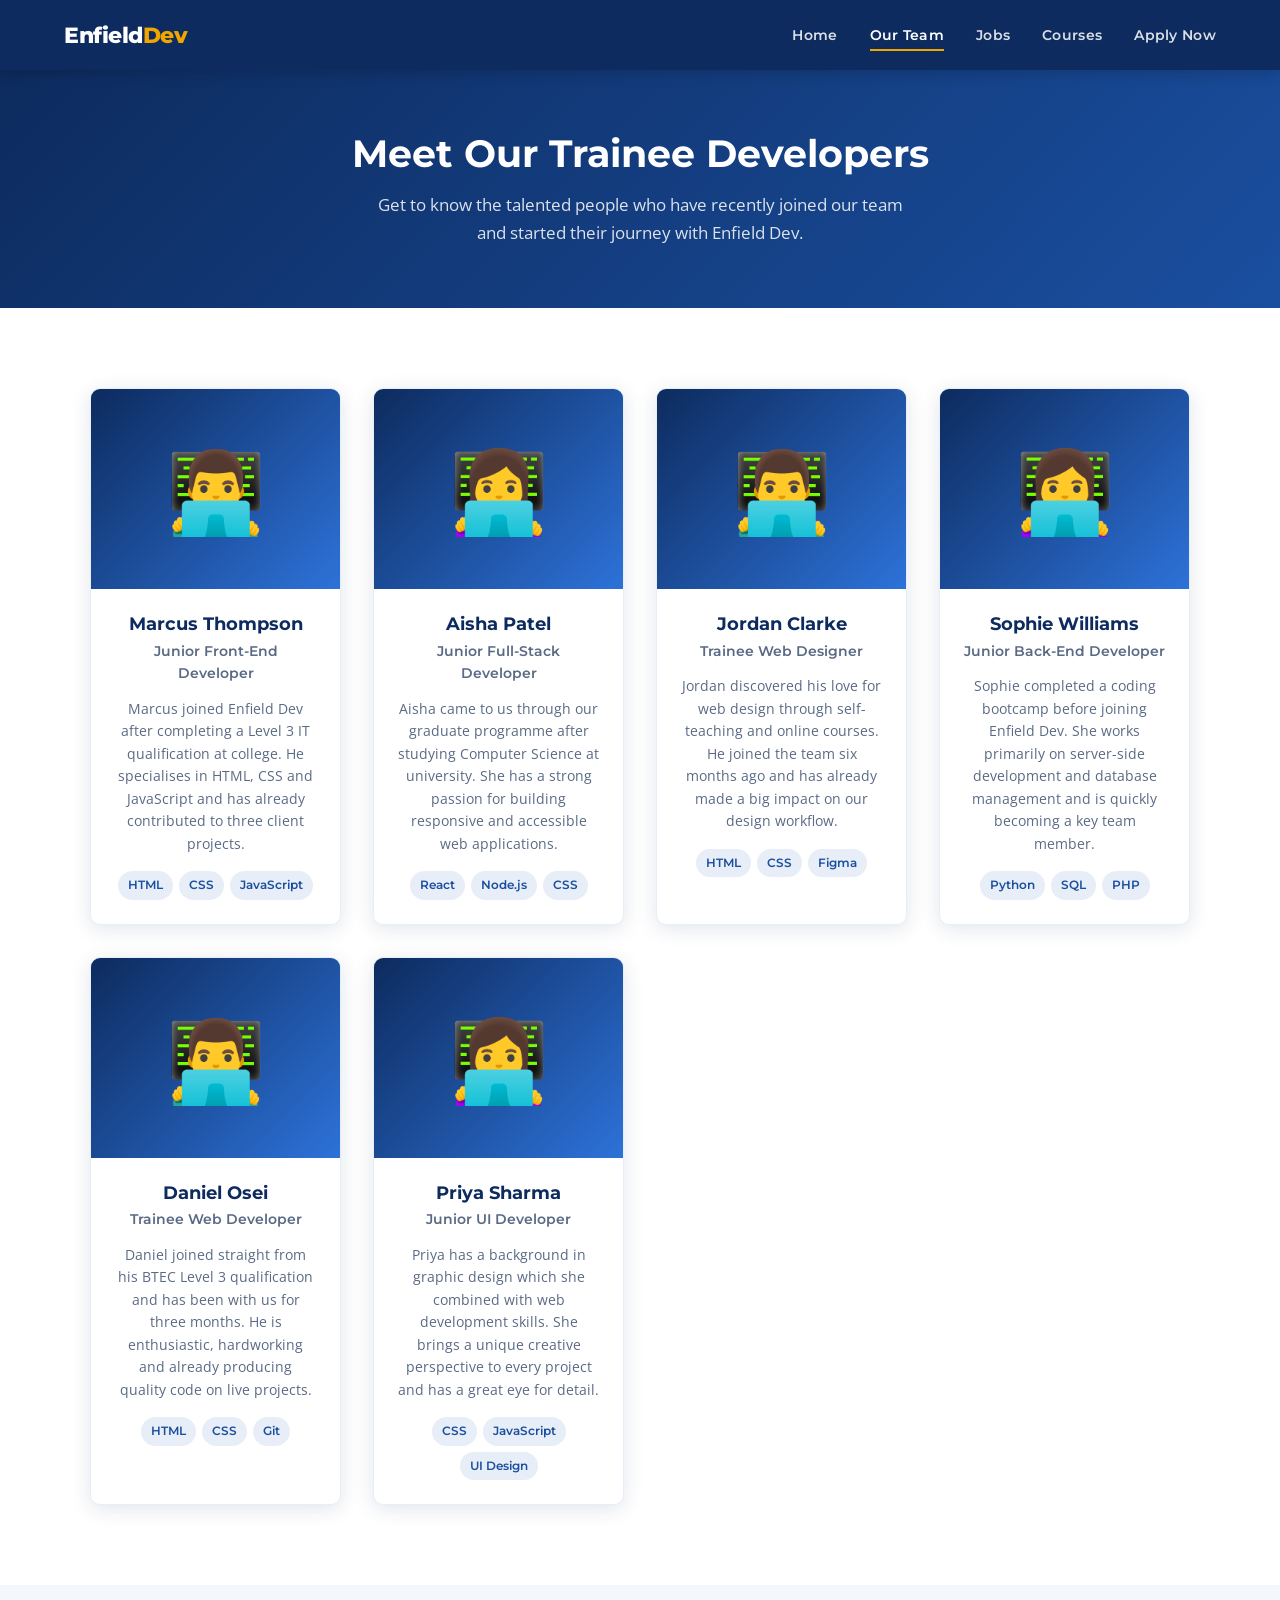
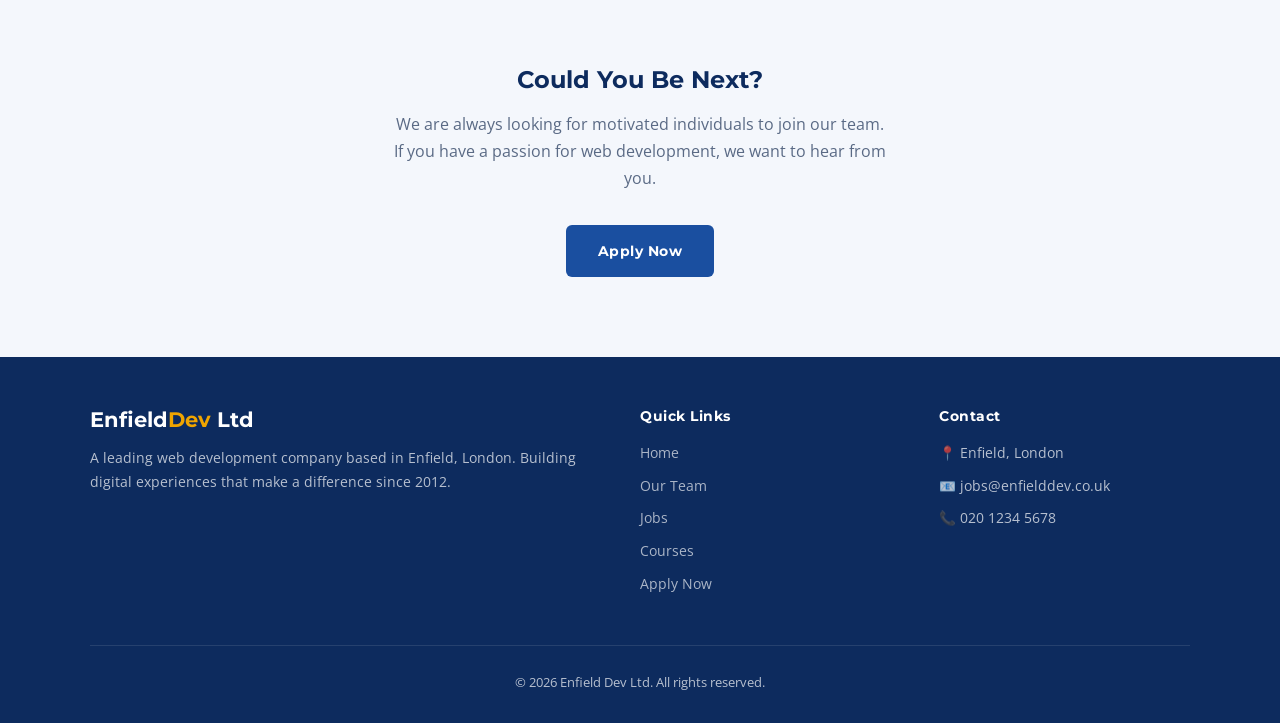
==== profiles.html @ 31c44c5f "Add files via upload" ====
<!DOCTYPE html>
<html lang="en">
<head>
  <meta charset="UTF-8">
  <meta name="viewport" content="width=device-width, initial-scale=1.0">
  <title>Our Team – Enfield Dev Ltd</title>
  <link rel="stylesheet" href="style.css">
</head>
<body>

  <nav>
    <div class="nav-logo">Enfield<span>Dev</span></div>
    <ul class="nav-links">
      <li><a href="index.html">Home</a></li>
      <li><a href="profiles.html" class="active">Our Team</a></li>
      <li><a href="jobs.html">Jobs</a></li>
      <li><a href="courses.html">Courses</a></li>
      <li><a href="apply.html">Apply Now</a></li>
    </ul>
  </nav>

  <div class="page-header">
    <h1>Meet Our Trainee Developers</h1>
    <p>Get to know the talented people who have recently joined our team and started their journey with Enfield Dev.</p>
  </div>

  <section class="section">
    <div class="profile-grid">

      <div class="profile-card">
        <div class="profile-avatar">👨‍💻</div>
        <div class="profile-info">
          <h3>Marcus Thompson</h3>
          <p class="profile-role">Junior Front-End Developer</p>
          <p>Marcus joined Enfield Dev after completing a Level 3 IT qualification at college. He specialises in HTML, CSS and JavaScript and has already contributed to three client projects.</p>
          <div class="profile-tags">
            <span class="tag">HTML</span>
            <span class="tag">CSS</span>
            <span class="tag">JavaScript</span>
          </div>
        </div>
      </div>

      <div class="profile-card">
        <div class="profile-avatar">👩‍💻</div>
        <div class="profile-info">
          <h3>Aisha Patel</h3>
          <p class="profile-role">Junior Full-Stack Developer</p>
          <p>Aisha came to us through our graduate programme after studying Computer Science at university. She has a strong passion for building responsive and accessible web applications.</p>
          <div class="profile-tags">
            <span class="tag">React</span>
            <span class="tag">Node.js</span>
            <span class="tag">CSS</span>
          </div>
        </div>
      </div>

      <div class="profile-card">
        <div class="profile-avatar">👨‍💻</div>
        <div class="profile-info">
          <h3>Jordan Clarke</h3>
          <p class="profile-role">Trainee Web Designer</p>
          <p>Jordan discovered his love for web design through self-teaching and online courses. He joined the team six months ago and has already made a big impact on our design workflow.</p>
          <div class="profile-tags">
            <span class="tag">HTML</span>
            <span class="tag">CSS</span>
            <span class="tag">Figma</span>
          </div>
        </div>
      </div>

      <div class="profile-card">
        <div class="profile-avatar">👩‍💻</div>
        <div class="profile-info">
          <h3>Sophie Williams</h3>
          <p class="profile-role">Junior Back-End Developer</p>
          <p>Sophie completed a coding bootcamp before joining Enfield Dev. She works primarily on server-side development and database management and is quickly becoming a key team member.</p>
          <div class="profile-tags">
            <span class="tag">Python</span>
            <span class="tag">SQL</span>
            <span class="tag">PHP</span>
          </div>
        </div>
      </div>

      <div class="profile-card">
        <div class="profile-avatar">👨‍💻</div>
        <div class="profile-info">
          <h3>Daniel Osei</h3>
          <p class="profile-role">Trainee Web Developer</p>
          <p>Daniel joined straight from his BTEC Level 3 qualification and has been with us for three months. He is enthusiastic, hardworking and already producing quality code on live projects.</p>
          <div class="profile-tags">
            <span class="tag">HTML</span>
            <span class="tag">CSS</span>
            <span class="tag">Git</span>
          </div>
        </div>
      </div>

      <div class="profile-card">
        <div class="profile-avatar">👩‍💻</div>
        <div class="profile-info">
          <h3>Priya Sharma</h3>
          <p class="profile-role">Junior UI Developer</p>
          <p>Priya has a background in graphic design which she combined with web development skills. She brings a unique creative perspective to every project and has a great eye for detail.</p>
          <div class="profile-tags">
            <span class="tag">CSS</span>
            <span class="tag">JavaScript</span>
            <span class="tag">UI Design</span>
          </div>
        </div>
      </div>

    </div>
  </section>

  <!-- Join CTA -->
  <section class="section section-alt" style="text-align: center;">
    <h2 style="color: var(--navy); margin-bottom: 1rem;">Could You Be Next?</h2>
    <p style="color: var(--text-grey); max-width: 500px; margin: 0 auto 2rem;">We are always looking for motivated individuals to join our team. If you have a passion for web development, we want to hear from you.</p>
    <a href="apply.html" class="btn btn-blue">Apply Now</a>
  </section>

  <footer>
    <div class="footer-grid">
      <div class="footer-brand">
        <h3>Enfield<span>Dev</span> Ltd</h3>
        <p>A leading web development company based in Enfield, London. Building digital experiences that make a difference since 2012.</p>
      </div>
      <div class="footer-col">
        <h4>Quick Links</h4>
        <ul>
          <li><a href="index.html">Home</a></li>
          <li><a href="profiles.html">Our Team</a></li>
          <li><a href="jobs.html">Jobs</a></li>
          <li><a href="courses.html">Courses</a></li>
          <li><a href="apply.html">Apply Now</a></li>
        </ul>
      </div>
      <div class="footer-col">
        <h4>Contact</h4>
        <ul>
          <li>📍 Enfield, London</li>
          <li>📧 jobs@enfielddev.co.uk</li>
          <li>📞 020 1234 5678</li>
        </ul>
      </div>
    </div>
    <div class="footer-bottom">
      <p>© 2026 Enfield Dev Ltd. All rights reserved.</p>
    </div>
  </footer>

</body>
</html>
---- style.css ----
/* ============================================
   Enfield Dev Ltd - Main Stylesheet
   ============================================ */

/* Google Fonts */
@import url('https://fonts.googleapis.com/css2?family=Montserrat:wght@400;600;700;800&family=Open+Sans:wght@400;500;600&display=swap');

/* CSS Variables */
:root {
  --navy: #0d2b5e;
  --blue: #1a4fa0;
  --light-blue: #2d72d9;
  --accent: #f0a500;
  --white: #ffffff;
  --off-white: #f4f7fc;
  --light-grey: #e8eef7;
  --text-dark: #1a1a2e;
  --text-grey: #5a6a85;
  --shadow: 0 4px 20px rgba(13, 43, 94, 0.12);
  --shadow-hover: 0 8px 32px rgba(13, 43, 94, 0.22);
  --radius: 10px;
  --transition: all 0.3s ease;
}

/* Reset */
*, *::before, *::after { box-sizing: border-box; margin: 0; padding: 0; }

html { scroll-behavior: smooth; }

body {
  font-family: 'Open Sans', sans-serif;
  color: var(--text-dark);
  background: var(--white);
  line-height: 1.7;
}

/* ── Typography ── */
h1, h2, h3, h4 {
  font-family: 'Montserrat', sans-serif;
  font-weight: 700;
  line-height: 1.25;
}

a { text-decoration: none; color: inherit; }

/* ── Navigation ── */
nav {
  background: var(--navy);
  padding: 0 5%;
  display: flex;
  align-items: center;
  justify-content: space-between;
  height: 70px;
  position: sticky;
  top: 0;
  z-index: 100;
  box-shadow: 0 2px 15px rgba(0,0,0,0.2);
}

.nav-logo {
  font-family: 'Montserrat', sans-serif;
  font-weight: 800;
  font-size: 1.4rem;
  color: var(--white);
  letter-spacing: -0.5px;
}

.nav-logo span { color: var(--accent); }

.nav-links {
  display: flex;
  list-style: none;
  gap: 2rem;
}

.nav-links a {
  color: rgba(255,255,255,0.85);
  font-size: 0.9rem;
  font-weight: 600;
  font-family: 'Montserrat', sans-serif;
  letter-spacing: 0.3px;
  transition: var(--transition);
  padding: 5px 0;
  border-bottom: 2px solid transparent;
}

.nav-links a:hover,
.nav-links a.active {
  color: var(--white);
  border-bottom-color: var(--accent);
}

/* ── Hero ── */
.hero {
  background: linear-gradient(135deg, var(--navy) 0%, var(--blue) 60%, var(--light-blue) 100%);
  color: var(--white);
  padding: 100px 5% 80px;
  position: relative;
  overflow: hidden;
}

.hero::before {
  content: '';
  position: absolute;
  top: -50%;
  right: -10%;
  width: 600px;
  height: 600px;
  background: rgba(255,255,255,0.04);
  border-radius: 50%;
}

.hero::after {
  content: '';
  position: absolute;
  bottom: -30%;
  left: -5%;
  width: 400px;
  height: 400px;
  background: rgba(255,255,255,0.03);
  border-radius: 50%;
}

.hero-content { max-width: 650px; position: relative; z-index: 1; }

.hero-tag {
  display: inline-block;
  background: rgba(255,255,255,0.15);
  color: var(--accent);
  font-size: 0.8rem;
  font-weight: 700;
  font-family: 'Montserrat', sans-serif;
  letter-spacing: 1.5px;
  text-transform: uppercase;
  padding: 6px 14px;
  border-radius: 20px;
  margin-bottom: 1.5rem;
  border: 1px solid rgba(240,165,0,0.3);
}

.hero h1 {
  font-size: clamp(2.2rem, 4vw, 3.2rem);
  font-weight: 800;
  margin-bottom: 1.2rem;
  line-height: 1.15;
}

.hero h1 span { color: var(--accent); }

.hero p {
  font-size: 1.1rem;
  opacity: 0.9;
  margin-bottom: 2rem;
  max-width: 520px;
}

.btn {
  display: inline-block;
  padding: 14px 32px;
  border-radius: 6px;
  font-family: 'Montserrat', sans-serif;
  font-weight: 700;
  font-size: 0.9rem;
  letter-spacing: 0.5px;
  transition: var(--transition);
  cursor: pointer;
  border: none;
}

.btn-primary {
  background: var(--accent);
  color: var(--navy);
}

.btn-primary:hover {
  background: #ffb820;
  transform: translateY(-2px);
  box-shadow: 0 6px 20px rgba(240,165,0,0.4);
}

.btn-outline {
  background: transparent;
  color: var(--white);
  border: 2px solid rgba(255,255,255,0.5);
  margin-left: 1rem;
}

.btn-outline:hover {
  background: rgba(255,255,255,0.1);
  border-color: var(--white);
  transform: translateY(-2px);
}

.btn-blue {
  background: var(--blue);
  color: var(--white);
}

.btn-blue:hover {
  background: var(--light-blue);
  transform: translateY(-2px);
  box-shadow: var(--shadow-hover);
}

/* ── Section ── */
.section {
  padding: 80px 5%;
}

.section-alt { background: var(--off-white); }

.section-header {
  text-align: center;
  margin-bottom: 50px;
}

.section-header h2 {
  font-size: clamp(1.8rem, 3vw, 2.4rem);
  color: var(--navy);
  margin-bottom: 0.8rem;
}

.section-header p {
  color: var(--text-grey);
  font-size: 1.05rem;
  max-width: 550px;
  margin: 0 auto;
}

.section-line {
  width: 60px;
  height: 4px;
  background: var(--accent);
  margin: 1rem auto 0;
  border-radius: 2px;
}

/* ── Cards ── */
.card-grid {
  display: grid;
  grid-template-columns: repeat(auto-fit, minmax(260px, 1fr));
  gap: 1.8rem;
  max-width: 1100px;
  margin: 0 auto;
}

.card {
  background: var(--white);
  border-radius: var(--radius);
  padding: 2rem;
  box-shadow: var(--shadow);
  transition: var(--transition);
  border: 1px solid var(--light-grey);
}

.card:hover {
  transform: translateY(-5px);
  box-shadow: var(--shadow-hover);
}

.card-icon {
  width: 52px;
  height: 52px;
  background: linear-gradient(135deg, var(--blue), var(--light-blue));
  border-radius: 12px;
  display: flex;
  align-items: center;
  justify-content: center;
  font-size: 1.4rem;
  margin-bottom: 1.2rem;
}

.card h3 {
  font-size: 1.1rem;
  color: var(--navy);
  margin-bottom: 0.6rem;
}

.card p {
  color: var(--text-grey);
  font-size: 0.93rem;
}

/* ── Profile Cards ── */
.profile-grid {
  display: grid;
  grid-template-columns: repeat(auto-fit, minmax(240px, 1fr));
  gap: 2rem;
  max-width: 1100px;
  margin: 0 auto;
}

.profile-card {
  background: var(--white);
  border-radius: var(--radius);
  overflow: hidden;
  box-shadow: var(--shadow);
  transition: var(--transition);
  border: 1px solid var(--light-grey);
  text-align: center;
}

.profile-card:hover {
  transform: translateY(-5px);
  box-shadow: var(--shadow-hover);
}

.profile-img {
  width: 100%;
  height: 200px;
  object-fit: cover;
  background: linear-gradient(135deg, var(--navy), var(--light-blue));
  display: flex;
  align-items: center;
  justify-content: center;
  font-size: 4rem;
  color: rgba(255,255,255,0.3);
}

.profile-avatar {
  width: 100%;
  height: 200px;
  background: linear-gradient(135deg, var(--navy), var(--light-blue));
  display: flex;
  align-items: center;
  justify-content: center;
  font-size: 5rem;
}

.profile-info { padding: 1.5rem; }

.profile-info h3 {
  color: var(--navy);
  font-size: 1.1rem;
  margin-bottom: 0.3rem;
}

.profile-role {
  color: var(--light-blue);
  font-size: 0.85rem;
  font-weight: 600;
  font-family: 'Montserrat', sans-serif;
  margin-bottom: 0.8rem;
}

.profile-info p {
  color: var(--text-grey);
  font-size: 0.88rem;
  line-height: 1.6;
}

.profile-tags {
  display: flex;
  flex-wrap: wrap;
  gap: 6px;
  justify-content: center;
  margin-top: 1rem;
}

.tag {
  background: var(--light-grey);
  color: var(--blue);
  font-size: 0.75rem;
  font-weight: 600;
  font-family: 'Montserrat', sans-serif;
  padding: 4px 10px;
  border-radius: 20px;
}

/* ── Job Cards ── */
.job-card {
  background: var(--white);
  border-radius: var(--radius);
  padding: 2rem 2.5rem;
  box-shadow: var(--shadow);
  border: 1px solid var(--light-grey);
  margin-bottom: 1.5rem;
  max-width: 900px;
  margin-left: auto;
  margin-right: auto;
  transition: var(--transition);
  border-left: 4px solid var(--blue);
}

.job-card:hover {
  box-shadow: var(--shadow-hover);
  border-left-color: var(--accent);
}

.job-header {
  display: flex;
  justify-content: space-between;
  align-items: flex-start;
  margin-bottom: 1rem;
  flex-wrap: wrap;
  gap: 1rem;
}

.job-title {
  font-size: 1.2rem;
  color: var(--navy);
  font-family: 'Montserrat', sans-serif;
  font-weight: 700;
}

.job-badge {
  background: var(--light-grey);
  color: var(--blue);
  font-size: 0.78rem;
  font-weight: 700;
  font-family: 'Montserrat', sans-serif;
  padding: 5px 12px;
  border-radius: 20px;
  letter-spacing: 0.3px;
}

.job-badge.full { background: #e8f4e8; color: #2d7a2d; }
.job-badge.part { background: #fff3e0; color: #e65c00; }

.job-desc {
  color: var(--text-grey);
  margin-bottom: 1.2rem;
  font-size: 0.95rem;
}

.job-requirements h4 {
  font-size: 0.9rem;
  color: var(--navy);
  margin-bottom: 0.6rem;
  font-family: 'Montserrat', sans-serif;
}

.job-requirements ul {
  list-style: none;
  display: flex;
  flex-wrap: wrap;
  gap: 8px;
}

.job-requirements li {
  background: var(--off-white);
  color: var(--text-dark);
  font-size: 0.82rem;
  padding: 4px 12px;
  border-radius: 4px;
  border: 1px solid var(--light-grey);
}

.job-requirements li::before {
  content: '✓ ';
  color: var(--light-blue);
  font-weight: bold;
}

/* ── Form ── */
.form-container {
  max-width: 700px;
  margin: 0 auto;
  background: var(--white);
  border-radius: var(--radius);
  padding: 3rem;
  box-shadow: var(--shadow);
  border: 1px solid var(--light-grey);
}

.form-group {
  margin-bottom: 1.5rem;
}

.form-row {
  display: grid;
  grid-template-columns: 1fr 1fr;
  gap: 1.2rem;
}

label {
  display: block;
  font-size: 0.88rem;
  font-weight: 600;
  font-family: 'Montserrat', sans-serif;
  color: var(--navy);
  margin-bottom: 0.5rem;
}

label span { color: #e53935; }

input, select, textarea {
  width: 100%;
  padding: 12px 16px;
  border: 2px solid var(--light-grey);
  border-radius: 6px;
  font-family: 'Open Sans', sans-serif;
  font-size: 0.93rem;
  color: var(--text-dark);
  background: var(--white);
  transition: var(--transition);
  outline: none;
}

input:focus, select:focus, textarea:focus {
  border-color: var(--light-blue);
  box-shadow: 0 0 0 3px rgba(45, 114, 217, 0.1);
}

textarea { resize: vertical; min-height: 120px; }

.form-submit {
  text-align: center;
  margin-top: 2rem;
}

.form-submit .btn {
  width: 100%;
  padding: 15px;
  font-size: 1rem;
}

/* ── Courses ── */
.course-grid {
  display: grid;
  grid-template-columns: repeat(auto-fit, minmax(280px, 1fr));
  gap: 1.5rem;
  max-width: 1100px;
  margin: 0 auto;
}

.course-card {
  background: var(--white);
  border-radius: var(--radius);
  padding: 1.8rem;
  box-shadow: var(--shadow);
  border: 1px solid var(--light-grey);
  transition: var(--transition);
  display: flex;
  flex-direction: column;
}

.course-card:hover {
  transform: translateY(-4px);
  box-shadow: var(--shadow-hover);
}

.course-provider {
  font-size: 0.75rem;
  font-weight: 700;
  font-family: 'Montserrat', sans-serif;
  color: var(--light-blue);
  letter-spacing: 1px;
  text-transform: uppercase;
  margin-bottom: 0.5rem;
}

.course-card h3 {
  color: var(--navy);
  font-size: 1rem;
  margin-bottom: 0.7rem;
}

.course-card p {
  color: var(--text-grey);
  font-size: 0.88rem;
  flex-grow: 1;
  margin-bottom: 1.2rem;
}

.course-link {
  display: inline-flex;
  align-items: center;
  gap: 6px;
  color: var(--blue);
  font-weight: 600;
  font-size: 0.88rem;
  font-family: 'Montserrat', sans-serif;
  transition: var(--transition);
}

.course-link:hover {
  color: var(--light-blue);
  gap: 10px;
}

/* ── Stats Bar ── */
.stats-bar {
  background: var(--navy);
  padding: 50px 5%;
}

.stats-grid {
  display: grid;
  grid-template-columns: repeat(auto-fit, minmax(160px, 1fr));
  gap: 2rem;
  max-width: 900px;
  margin: 0 auto;
  text-align: center;
}

.stat-item h3 {
  font-size: 2.4rem;
  color: var(--accent);
  font-weight: 800;
}

.stat-item p {
  color: rgba(255,255,255,0.75);
  font-size: 0.88rem;
  margin-top: 0.3rem;
}

/* ── Page Header ── */
.page-header {
  background: linear-gradient(135deg, var(--navy), var(--blue));
  color: var(--white);
  padding: 60px 5%;
  text-align: center;
}

.page-header h1 {
  font-size: clamp(1.8rem, 3vw, 2.6rem);
  margin-bottom: 0.8rem;
}

.page-header p {
  opacity: 0.85;
  font-size: 1.05rem;
  max-width: 550px;
  margin: 0 auto;
}

/* ── Footer ── */
footer {
  background: var(--navy);
  color: rgba(255,255,255,0.7);
  padding: 50px 5% 30px;
}

.footer-grid {
  display: grid;
  grid-template-columns: 2fr 1fr 1fr;
  gap: 3rem;
  max-width: 1100px;
  margin: 0 auto 40px;
}

.footer-brand h3 {
  font-family: 'Montserrat', sans-serif;
  font-size: 1.3rem;
  color: var(--white);
  margin-bottom: 0.8rem;
}

.footer-brand h3 span { color: var(--accent); }

.footer-brand p {
  font-size: 0.88rem;
  line-height: 1.7;
}

.footer-col h4 {
  font-family: 'Montserrat', sans-serif;
  color: var(--white);
  font-size: 0.9rem;
  margin-bottom: 1rem;
  letter-spacing: 0.5px;
}

.footer-col ul { list-style: none; }

.footer-col li {
  margin-bottom: 0.6rem;
  font-size: 0.85rem;
}

.footer-col a {
  color: rgba(255,255,255,0.65);
  transition: var(--transition);
}

.footer-col a:hover { color: var(--accent); }

.footer-bottom {
  border-top: 1px solid rgba(255,255,255,0.1);
  padding-top: 25px;
  text-align: center;
  font-size: 0.82rem;
  max-width: 1100px;
  margin: 0 auto;
}

/* ── Utility ── */
.container { max-width: 1100px; margin: 0 auto; }
.text-center { text-align: center; }
.mt-2 { margin-top: 2rem; }

/* ── Responsive ── */
@media (max-width: 768px) {
  .nav-links { display: none; }
  .hero { padding: 60px 5%; }
  .form-row { grid-template-columns: 1fr; }
  .footer-grid { grid-template-columns: 1fr; gap: 2rem; }
  .btn-outline { margin-left: 0; margin-top: 1rem; }
}
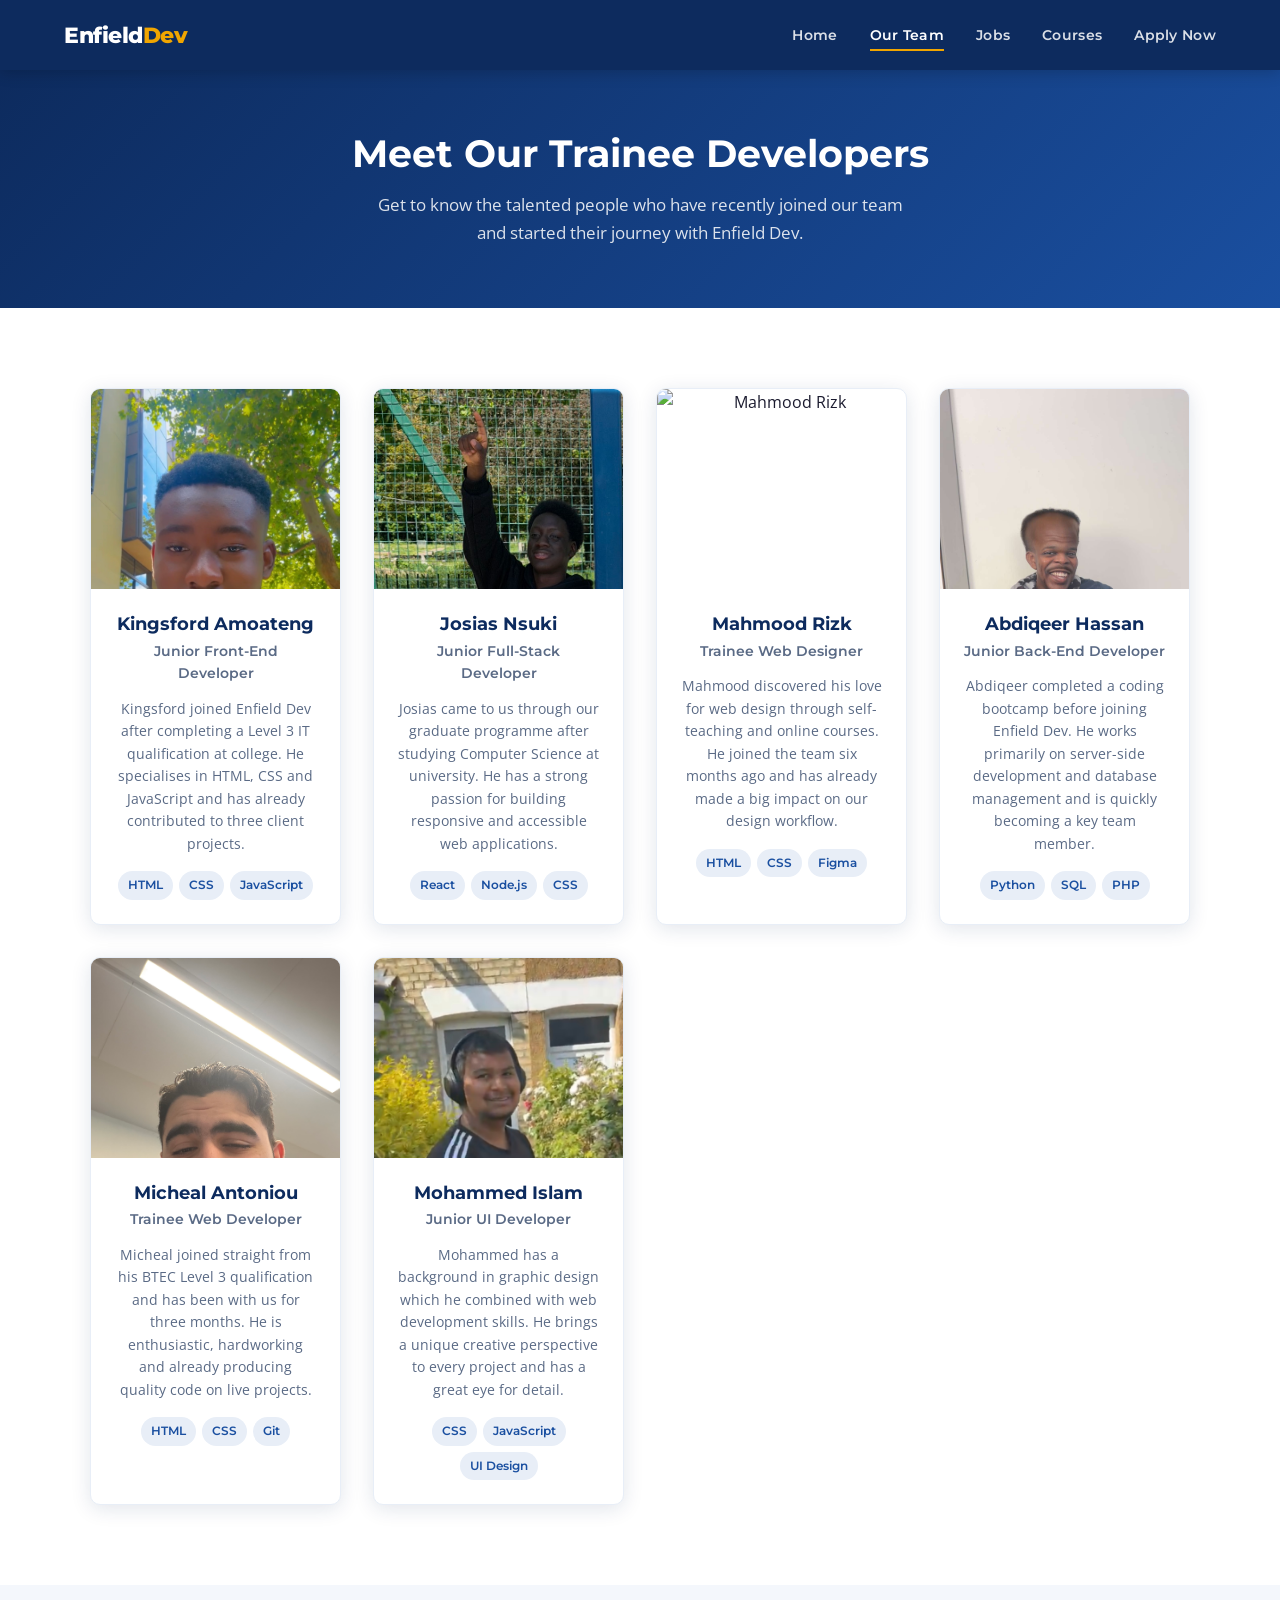
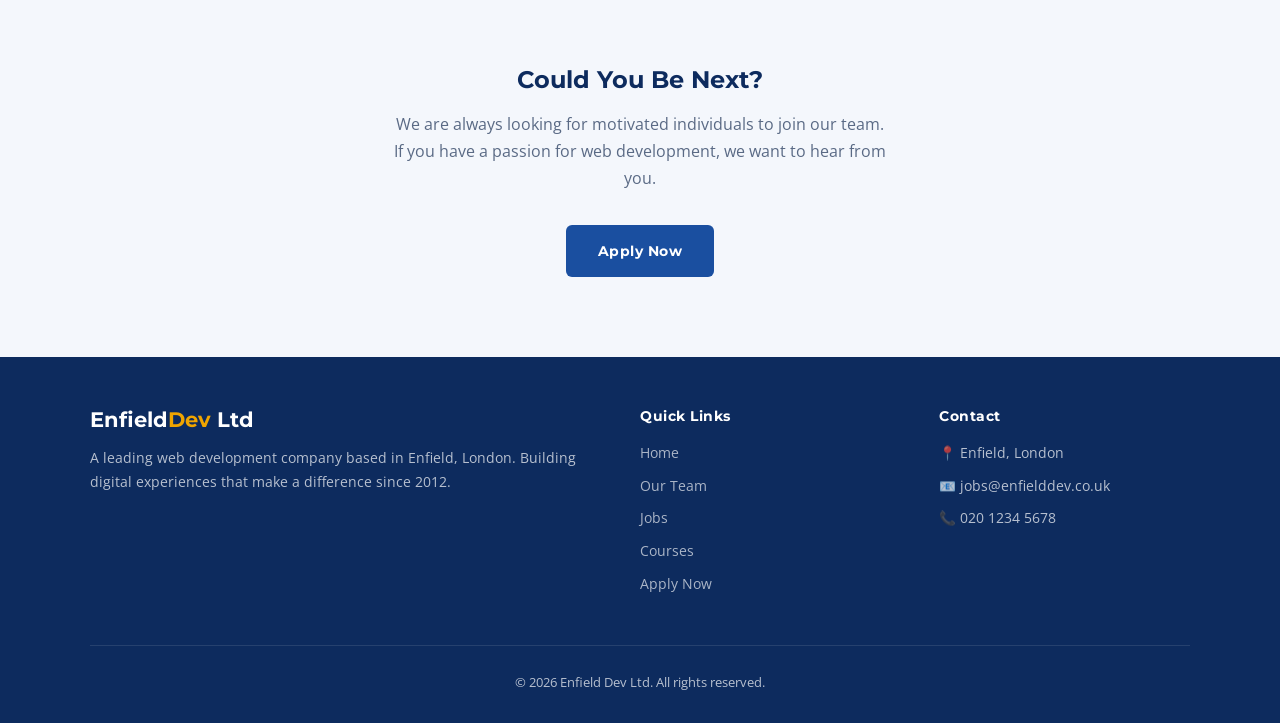
==== commit 0848ee30: "Add files via upload" ====
--- a/profiles.html
+++ b/profiles.html
@@ -5,6 +5,15 @@
   <meta name="viewport" content="width=device-width, initial-scale=1.0">
   <title>Our Team – Enfield Dev Ltd</title>
   <link rel="stylesheet" href="style.css">
+  <style>
+    .profile-photo {
+      width: 100%;
+      height: 200px;
+      object-fit: cover;
+      object-position: top;
+      display: block;
+    }
+  </style>
 </head>
 <body>
 
@@ -28,11 +37,11 @@
     <div class="profile-grid">
 
       <div class="profile-card">
-        <div class="profile-avatar">👨‍💻</div>
+        <img src="kingsford.jpeg" alt="Kingsford Amoateng" class="profile-photo">
         <div class="profile-info">
-          <h3>Marcus Thompson</h3>
+          <h3>Kingsford Amoateng</h3>
           <p class="profile-role">Junior Front-End Developer</p>
-          <p>Marcus joined Enfield Dev after completing a Level 3 IT qualification at college. He specialises in HTML, CSS and JavaScript and has already contributed to three client projects.</p>
+          <p>Kingsford joined Enfield Dev after completing a Level 3 IT qualification at college. He specialises in HTML, CSS and JavaScript and has already contributed to three client projects.</p>
           <div class="profile-tags">
             <span class="tag">HTML</span>
             <span class="tag">CSS</span>
@@ -42,11 +51,11 @@
       </div>
 
       <div class="profile-card">
-        <div class="profile-avatar">👩‍💻</div>
+        <img src="josias.jpeg" alt="Josias Nsuki" class="profile-photo">
         <div class="profile-info">
-          <h3>Aisha Patel</h3>
+          <h3>Josias Nsuki</h3>
           <p class="profile-role">Junior Full-Stack Developer</p>
-          <p>Aisha came to us through our graduate programme after studying Computer Science at university. She has a strong passion for building responsive and accessible web applications.</p>
+          <p>Josias came to us through our graduate programme after studying Computer Science at university. He has a strong passion for building responsive and accessible web applications.</p>
           <div class="profile-tags">
             <span class="tag">React</span>
             <span class="tag">Node.js</span>
@@ -56,11 +65,11 @@
       </div>
 
       <div class="profile-card">
-        <div class="profile-avatar">👨‍💻</div>
+        <img src="mahmood.jpeg" alt="Mahmood Rizk" class="profile-photo">
         <div class="profile-info">
-          <h3>Jordan Clarke</h3>
+          <h3>Mahmood Rizk</h3>
           <p class="profile-role">Trainee Web Designer</p>
-          <p>Jordan discovered his love for web design through self-teaching and online courses. He joined the team six months ago and has already made a big impact on our design workflow.</p>
+          <p>Mahmood discovered his love for web design through self-teaching and online courses. He joined the team six months ago and has already made a big impact on our design workflow.</p>
           <div class="profile-tags">
             <span class="tag">HTML</span>
             <span class="tag">CSS</span>
@@ -70,11 +79,11 @@
       </div>
 
       <div class="profile-card">
-        <div class="profile-avatar">👩‍💻</div>
+        <img src="abdiqeer.jpeg" alt="Abdiqeer Hassan" class="profile-photo">
         <div class="profile-info">
-          <h3>Sophie Williams</h3>
+          <h3>Abdiqeer Hassan</h3>
           <p class="profile-role">Junior Back-End Developer</p>
-          <p>Sophie completed a coding bootcamp before joining Enfield Dev. She works primarily on server-side development and database management and is quickly becoming a key team member.</p>
+          <p>Abdiqeer completed a coding bootcamp before joining Enfield Dev. He works primarily on server-side development and database management and is quickly becoming a key team member.</p>
           <div class="profile-tags">
             <span class="tag">Python</span>
             <span class="tag">SQL</span>
@@ -84,11 +93,11 @@
       </div>
 
       <div class="profile-card">
-        <div class="profile-avatar">👨‍💻</div>
+        <img src="micheal.jpeg" alt="Micheal Antoniou" class="profile-photo">
         <div class="profile-info">
-          <h3>Daniel Osei</h3>
+          <h3>Micheal Antoniou</h3>
           <p class="profile-role">Trainee Web Developer</p>
-          <p>Daniel joined straight from his BTEC Level 3 qualification and has been with us for three months. He is enthusiastic, hardworking and already producing quality code on live projects.</p>
+          <p>Micheal joined straight from his BTEC Level 3 qualification and has been with us for three months. He is enthusiastic, hardworking and already producing quality code on live projects.</p>
           <div class="profile-tags">
             <span class="tag">HTML</span>
             <span class="tag">CSS</span>
@@ -98,11 +107,11 @@
       </div>
 
       <div class="profile-card">
-        <div class="profile-avatar">👩‍💻</div>
+        <img src="mohammed.jpeg" alt="Mohammed Islam" class="profile-photo">
         <div class="profile-info">
-          <h3>Priya Sharma</h3>
+          <h3>Mohammed Islam</h3>
           <p class="profile-role">Junior UI Developer</p>
-          <p>Priya has a background in graphic design which she combined with web development skills. She brings a unique creative perspective to every project and has a great eye for detail.</p>
+          <p>Mohammed has a background in graphic design which he combined with web development skills. He brings a unique creative perspective to every project and has a great eye for detail.</p>
           <div class="profile-tags">
             <span class="tag">CSS</span>
             <span class="tag">JavaScript</span>
@@ -114,7 +123,6 @@
     </div>
   </section>
 
-  <!-- Join CTA -->
   <section class="section section-alt" style="text-align: center;">
     <h2 style="color: var(--navy); margin-bottom: 1rem;">Could You Be Next?</h2>
     <p style="color: var(--text-grey); max-width: 500px; margin: 0 auto 2rem;">We are always looking for motivated individuals to join our team. If you have a passion for web development, we want to hear from you.</p>
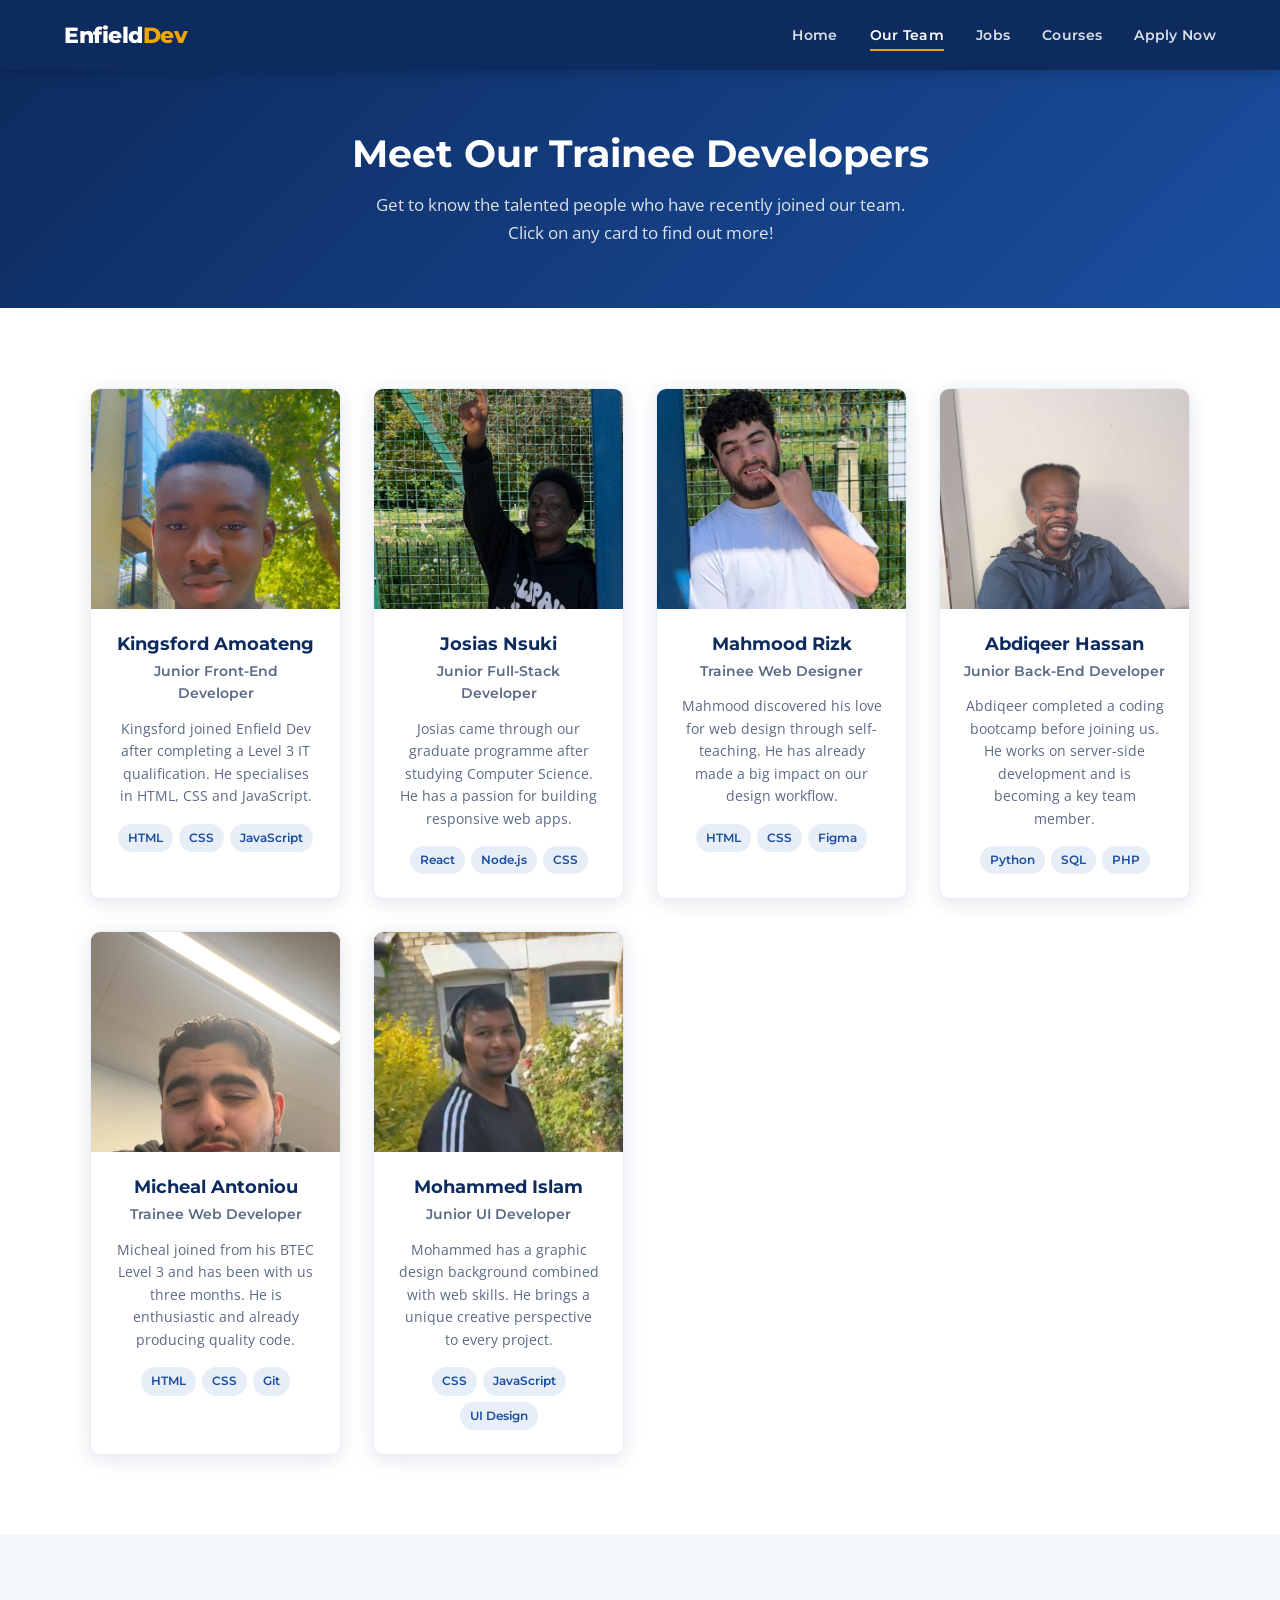
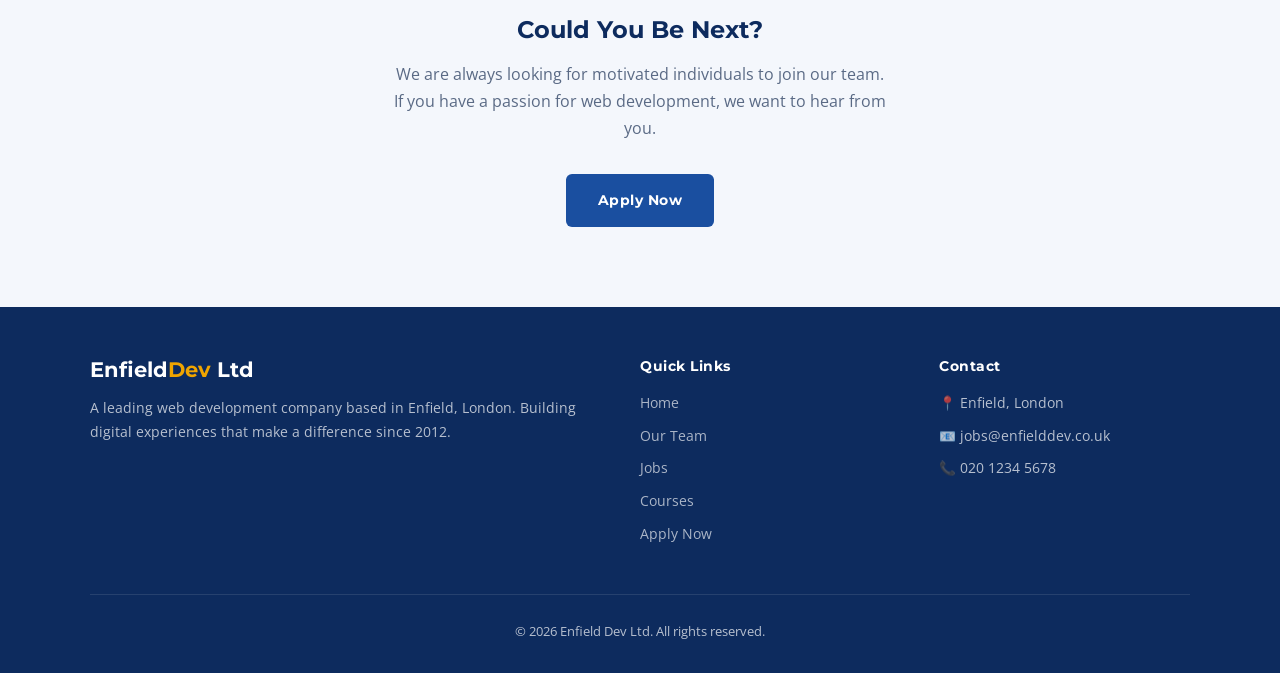
==== commit 0acfdc23: "Add files via upload" ====
--- a/profiles.html
+++ b/profiles.html
@@ -8,11 +8,52 @@
   <style>
     .profile-photo {
       width: 100%;
-      height: 200px;
+      height: 220px;
       object-fit: cover;
-      object-position: top;
+      object-position: center 20%;
       display: block;
-    }
+      transition: transform 0.3s ease;
+    }
+    .profile-card { cursor: pointer; overflow: hidden; }
+    .profile-card:hover .profile-photo { transform: scale(1.05); }
+    .modal-overlay {
+      display: none;
+      position: fixed;
+      top: 0; left: 0;
+      width: 100%; height: 100%;
+      background: rgba(0,0,0,0.7);
+      z-index: 1000;
+      align-items: center;
+      justify-content: center;
+    }
+    .modal-overlay.active { display: flex; }
+    .modal-box {
+      background: #fff;
+      border-radius: 16px;
+      max-width: 420px;
+      width: 90%;
+      overflow: hidden;
+      box-shadow: 0 20px 60px rgba(0,0,0,0.4);
+      animation: popIn 0.3s ease;
+    }
+    @keyframes popIn {
+      from { transform: scale(0.8); opacity: 0; }
+      to   { transform: scale(1);   opacity: 1; }
+    }
+    .modal-photo {
+      width: 100%;
+      height: 280px;
+      object-fit: cover;
+      object-position: center 20%;
+    }
+    .modal-body { padding: 1.5rem; }
+    .modal-body h2 { color: #0d2b5e; font-size: 1.3rem; margin-bottom: 0.3rem; }
+    .modal-role { color: #2d72d9; font-size: 0.9rem; font-weight: 600; margin-bottom: 0.8rem; }
+    .modal-body p { color: #5a6a85; font-size: 0.92rem; line-height: 1.6; margin-bottom: 1rem; }
+    .modal-tags { display: flex; flex-wrap: wrap; gap: 6px; margin-bottom: 1.2rem; }
+    .modal-tags span { background: #e8eef7; color: #1a4fa0; font-size: 0.78rem; font-weight: 600; padding: 4px 12px; border-radius: 20px; }
+    .modal-close { width: 100%; padding: 12px; background: #0d2b5e; color: #fff; border: none; border-radius: 8px; font-size: 0.95rem; font-weight: 600; cursor: pointer; }
+    .modal-close:hover { background: #1a4fa0; }
   </style>
 </head>
 <body>
@@ -30,98 +71,100 @@
 
   <div class="page-header">
     <h1>Meet Our Trainee Developers</h1>
-    <p>Get to know the talented people who have recently joined our team and started their journey with Enfield Dev.</p>
+    <p>Get to know the talented people who have recently joined our team. Click on any card to find out more!</p>
   </div>
 
   <section class="section">
     <div class="profile-grid">
 
-      <div class="profile-card">
+      <div class="profile-card" onclick="openModal('kingsford')">
         <img src="kingsford.jpeg" alt="Kingsford Amoateng" class="profile-photo">
         <div class="profile-info">
           <h3>Kingsford Amoateng</h3>
           <p class="profile-role">Junior Front-End Developer</p>
-          <p>Kingsford joined Enfield Dev after completing a Level 3 IT qualification at college. He specialises in HTML, CSS and JavaScript and has already contributed to three client projects.</p>
-          <div class="profile-tags">
-            <span class="tag">HTML</span>
-            <span class="tag">CSS</span>
-            <span class="tag">JavaScript</span>
-          </div>
-        </div>
-      </div>
-
-      <div class="profile-card">
+          <p>Kingsford joined Enfield Dev after completing a Level 3 IT qualification. He specialises in HTML, CSS and JavaScript.</p>
+          <div class="profile-tags">
+            <span class="tag">HTML</span><span class="tag">CSS</span><span class="tag">JavaScript</span>
+          </div>
+        </div>
+      </div>
+
+      <div class="profile-card" onclick="openModal('josias')">
         <img src="josias.jpeg" alt="Josias Nsuki" class="profile-photo">
         <div class="profile-info">
           <h3>Josias Nsuki</h3>
           <p class="profile-role">Junior Full-Stack Developer</p>
-          <p>Josias came to us through our graduate programme after studying Computer Science at university. He has a strong passion for building responsive and accessible web applications.</p>
-          <div class="profile-tags">
-            <span class="tag">React</span>
-            <span class="tag">Node.js</span>
-            <span class="tag">CSS</span>
-          </div>
-        </div>
-      </div>
-
-      <div class="profile-card">
+          <p>Josias came through our graduate programme after studying Computer Science. He has a passion for building responsive web apps.</p>
+          <div class="profile-tags">
+            <span class="tag">React</span><span class="tag">Node.js</span><span class="tag">CSS</span>
+          </div>
+        </div>
+      </div>
+
+      <div class="profile-card" onclick="openModal('mahmood')">
         <img src="mahmood.jpeg" alt="Mahmood Rizk" class="profile-photo">
         <div class="profile-info">
           <h3>Mahmood Rizk</h3>
           <p class="profile-role">Trainee Web Designer</p>
-          <p>Mahmood discovered his love for web design through self-teaching and online courses. He joined the team six months ago and has already made a big impact on our design workflow.</p>
-          <div class="profile-tags">
-            <span class="tag">HTML</span>
-            <span class="tag">CSS</span>
-            <span class="tag">Figma</span>
-          </div>
-        </div>
-      </div>
-
-      <div class="profile-card">
+          <p>Mahmood discovered his love for web design through self-teaching. He has already made a big impact on our design workflow.</p>
+          <div class="profile-tags">
+            <span class="tag">HTML</span><span class="tag">CSS</span><span class="tag">Figma</span>
+          </div>
+        </div>
+      </div>
+
+      <div class="profile-card" onclick="openModal('abdiqeer')">
         <img src="abdiqeer.jpeg" alt="Abdiqeer Hassan" class="profile-photo">
         <div class="profile-info">
           <h3>Abdiqeer Hassan</h3>
           <p class="profile-role">Junior Back-End Developer</p>
-          <p>Abdiqeer completed a coding bootcamp before joining Enfield Dev. He works primarily on server-side development and database management and is quickly becoming a key team member.</p>
-          <div class="profile-tags">
-            <span class="tag">Python</span>
-            <span class="tag">SQL</span>
-            <span class="tag">PHP</span>
-          </div>
-        </div>
-      </div>
-
-      <div class="profile-card">
+          <p>Abdiqeer completed a coding bootcamp before joining us. He works on server-side development and is becoming a key team member.</p>
+          <div class="profile-tags">
+            <span class="tag">Python</span><span class="tag">SQL</span><span class="tag">PHP</span>
+          </div>
+        </div>
+      </div>
+
+      <div class="profile-card" onclick="openModal('micheal')">
         <img src="micheal.jpeg" alt="Micheal Antoniou" class="profile-photo">
         <div class="profile-info">
           <h3>Micheal Antoniou</h3>
           <p class="profile-role">Trainee Web Developer</p>
-          <p>Micheal joined straight from his BTEC Level 3 qualification and has been with us for three months. He is enthusiastic, hardworking and already producing quality code on live projects.</p>
-          <div class="profile-tags">
-            <span class="tag">HTML</span>
-            <span class="tag">CSS</span>
-            <span class="tag">Git</span>
-          </div>
-        </div>
-      </div>
-
-      <div class="profile-card">
+          <p>Micheal joined from his BTEC Level 3 and has been with us three months. He is enthusiastic and already producing quality code.</p>
+          <div class="profile-tags">
+            <span class="tag">HTML</span><span class="tag">CSS</span><span class="tag">Git</span>
+          </div>
+        </div>
+      </div>
+
+      <div class="profile-card" onclick="openModal('mohammed')">
         <img src="mohammed.jpeg" alt="Mohammed Islam" class="profile-photo">
         <div class="profile-info">
           <h3>Mohammed Islam</h3>
           <p class="profile-role">Junior UI Developer</p>
-          <p>Mohammed has a background in graphic design which he combined with web development skills. He brings a unique creative perspective to every project and has a great eye for detail.</p>
-          <div class="profile-tags">
-            <span class="tag">CSS</span>
-            <span class="tag">JavaScript</span>
-            <span class="tag">UI Design</span>
+          <p>Mohammed has a graphic design background combined with web skills. He brings a unique creative perspective to every project.</p>
+          <div class="profile-tags">
+            <span class="tag">CSS</span><span class="tag">JavaScript</span><span class="tag">UI Design</span>
           </div>
         </div>
       </div>
 
     </div>
   </section>
+
+  <!-- MODAL -->
+  <div class="modal-overlay" id="modal" onclick="closeModalOutside(event)">
+    <div class="modal-box">
+      <img id="modal-photo" src="" alt="" class="modal-photo">
+      <div class="modal-body">
+        <h2 id="modal-name"></h2>
+        <p class="modal-role" id="modal-role"></p>
+        <p id="modal-bio"></p>
+        <div class="modal-tags" id="modal-tags"></div>
+        <button class="modal-close" onclick="closeModal()">Close ✕</button>
+      </div>
+    </div>
+  </div>
 
   <section class="section section-alt" style="text-align: center;">
     <h2 style="color: var(--navy); margin-bottom: 1rem;">Could You Be Next?</h2>
@@ -159,5 +202,29 @@
     </div>
   </footer>
 
+  <script>
+    const profiles = {
+      kingsford: { name:'Kingsford Amoateng', role:'Junior Front-End Developer', photo:'kingsford.jpeg', bio:'Kingsford joined Enfield Dev after completing a Level 3 IT qualification at college. He specialises in HTML, CSS and JavaScript and has already contributed to three client projects. He is passionate about building clean, accessible websites and is always looking to learn new skills.', tags:['HTML','CSS','JavaScript'] },
+      josias:    { name:'Josias Nsuki', role:'Junior Full-Stack Developer', photo:'josias.jpeg', bio:'Josias came to us through our graduate programme after studying Computer Science at university. He has a strong passion for building responsive and accessible web applications and works across both front-end and back-end technologies.', tags:['React','Node.js','CSS'] },
+      mahmood:   { name:'Mahmood Rizk', role:'Trainee Web Designer', photo:'mahmood.jpeg', bio:'Mahmood discovered his love for web design through self-teaching and online courses. He joined the team six months ago and has already made a big impact on our design workflow. He has a keen eye for detail and a strong sense of visual style.', tags:['HTML','CSS','Figma'] },
+      abdiqeer:  { name:'Abdiqeer Hassan', role:'Junior Back-End Developer', photo:'abdiqeer.jpeg', bio:'Abdiqeer completed a coding bootcamp before joining Enfield Dev. He works primarily on server-side development and database management and is quickly becoming a key team member. He is known for his problem-solving skills and calm approach.', tags:['Python','SQL','PHP'] },
+      micheal:   { name:'Micheal Antoniou', role:'Trainee Web Developer', photo:'micheal.jpeg', bio:'Micheal joined straight from his BTEC Level 3 qualification and has been with us for three months. He is enthusiastic, hardworking and already producing quality code on live projects. He is quickly developing his skills in both HTML and CSS.', tags:['HTML','CSS','Git'] },
+      mohammed:  { name:'Mohammed Islam', role:'Junior UI Developer', photo:'mohammed.jpeg', bio:'Mohammed has a background in graphic design which he combined with web development skills. He brings a unique creative perspective to every project and has a great eye for detail. He is particularly skilled in creating visually engaging user interfaces.', tags:['CSS','JavaScript','UI Design'] }
+    };
+
+    function openModal(id) {
+      const p = profiles[id];
+      document.getElementById('modal-photo').src = p.photo;
+      document.getElementById('modal-photo').alt = p.name;
+      document.getElementById('modal-name').textContent = p.name;
+      document.getElementById('modal-role').textContent = p.role;
+      document.getElementById('modal-bio').textContent = p.bio;
+      document.getElementById('modal-tags').innerHTML = p.tags.map(t => `<span>${t}</span>`).join('');
+      document.getElementById('modal').classList.add('active');
+    }
+    function closeModal() { document.getElementById('modal').classList.remove('active'); }
+    function closeModalOutside(e) { if (e.target.id === 'modal') closeModal(); }
+  </script>
+
 </body>
 </html>
